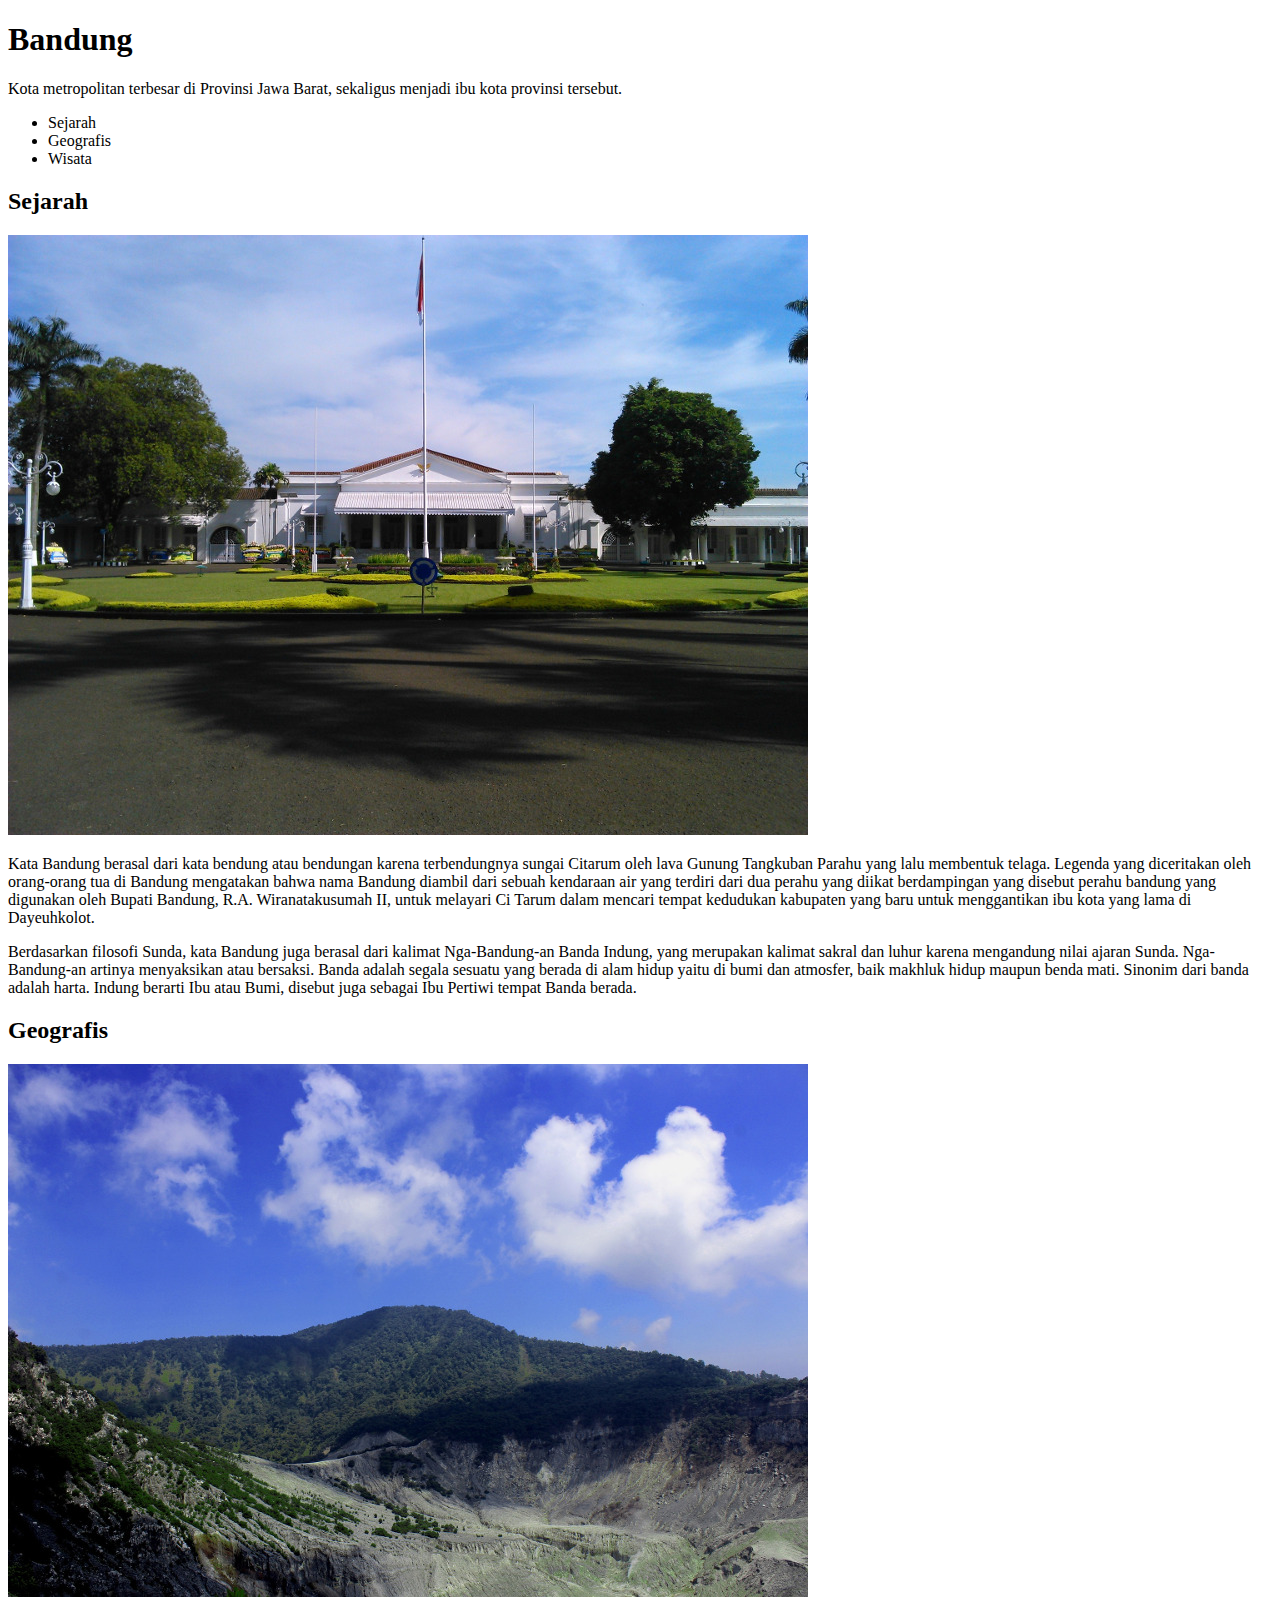
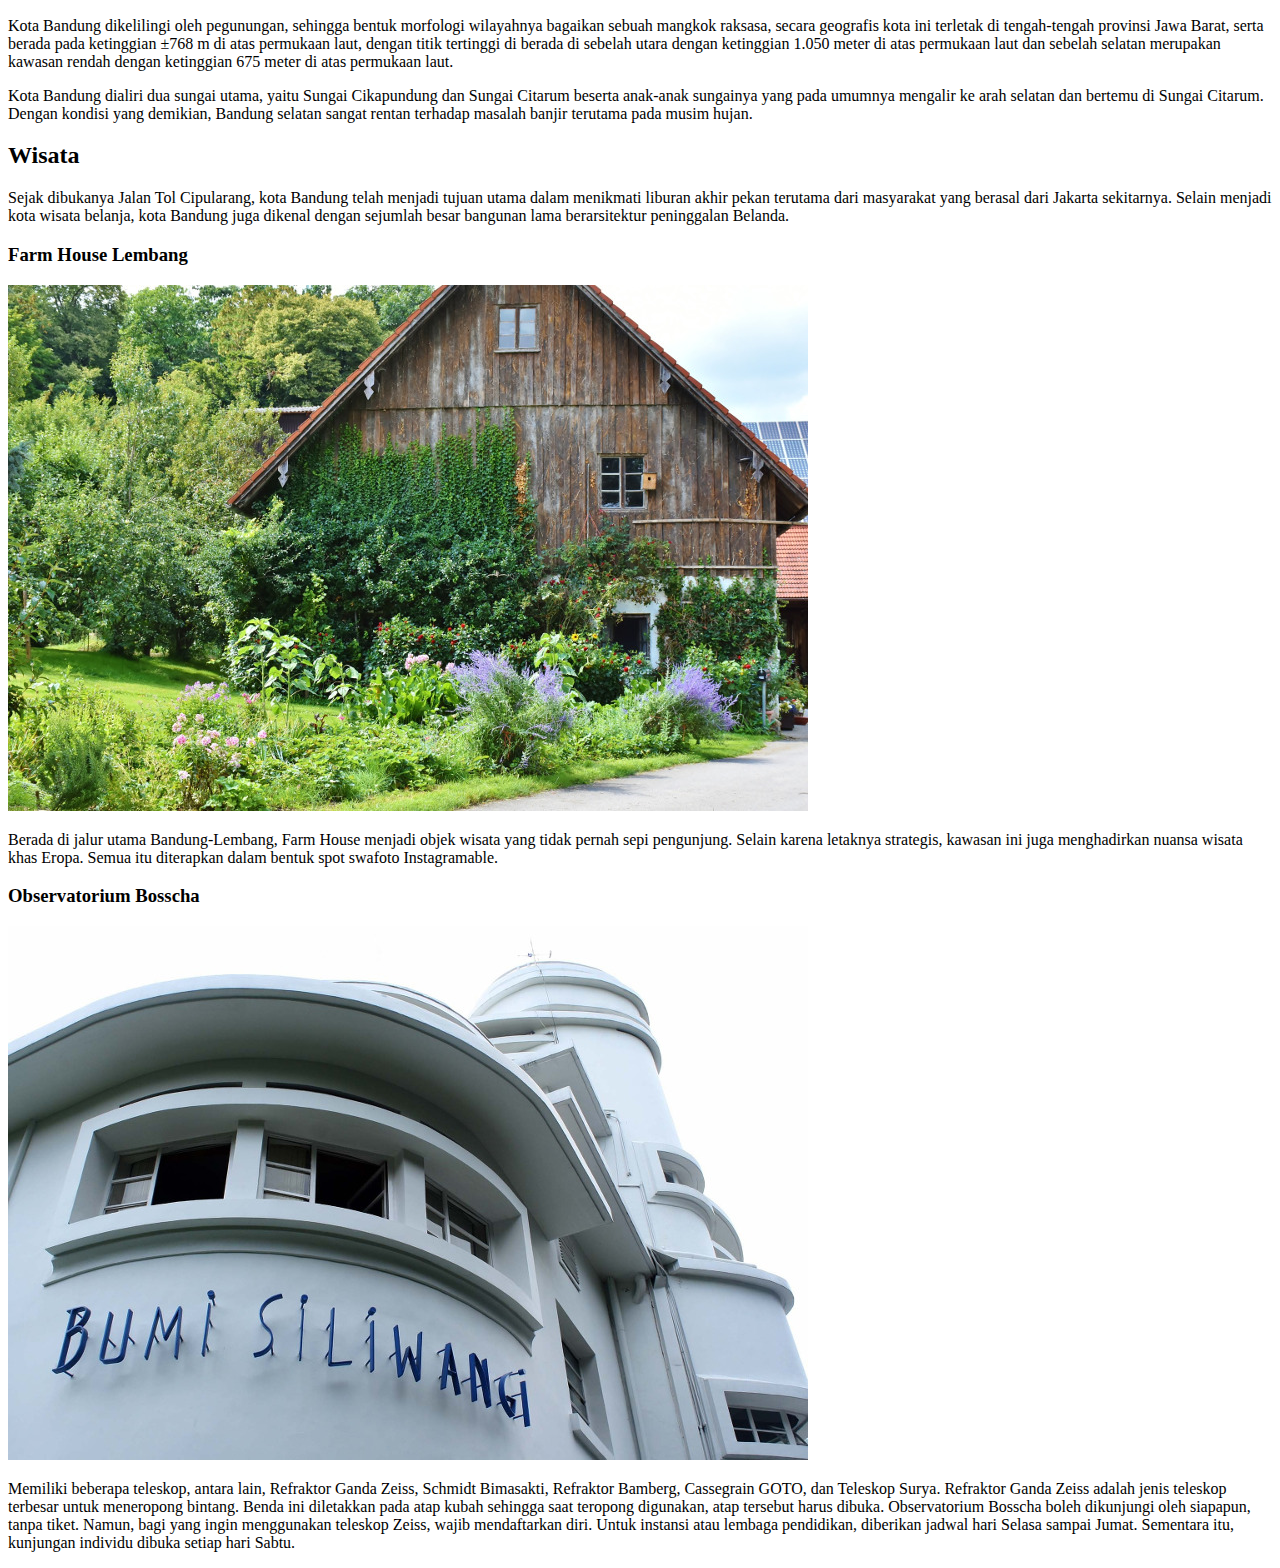
==== index.html @ f2f351e1 "leanring html" ====
<!DOCTYPE html>
<html>
<head>
</head>
<body>
 
<h1>Bandung</h1>
<p>Kota metropolitan terbesar di Provinsi Jawa Barat, sekaligus menjadi ibu kota provinsi tersebut.</p>
<ul>
    <li>Sejarah</li>
    <li>Geografis</li>
    <li>Wisata</li>
</ul>

<h2>Sejarah</h2>
<img src="assets/image/history.jpg" alt="sejarah">

<p>Kata Bandung berasal dari kata bendung atau bendungan karena terbendungnya sungai Citarum oleh lava Gunung Tangkuban Parahu yang lalu membentuk telaga. Legenda yang diceritakan oleh orang-orang tua di
Bandung mengatakan bahwa nama Bandung diambil dari sebuah kendaraan air yang terdiri dari dua perahu yang diikat berdampingan yang disebut perahu bandung yang digunakan oleh Bupati Bandung, R.A. Wiranatakusumah II, untuk melayari Ci Tarum dalam mencari tempat kedudukan kabupaten yang baru untuk
menggantikan ibu kota yang lama di Dayeuhkolot. </p>
 
<p>Berdasarkan filosofi Sunda, kata Bandung juga berasal dari kalimat Nga-Bandung-an Banda Indung, yang merupakan kalimat sakral dan luhur karena mengandung nilai ajaran Sunda. Nga-Bandung-an artinya menyaksikan atau bersaksi. Banda adalah segala sesuatu yang berada di alam hidup yaitu di bumi dan atmosfer, baik makhluk hidup maupun benda mati. Sinonim dari banda adalah harta. Indung berarti Ibu atau Bumi, disebut juga sebagai Ibu Pertiwi tempat Banda berada.</p>
 
<h2>Geografis</h2>
<img src="assets/image/geografis.jpg" alt="geografis">

<p>Kota Bandung dikelilingi oleh pegunungan, sehingga bentuk morfologi wilayahnya bagaikan sebuah mangkok raksasa, secara geografis kota ini terletak di tengah-tengah provinsi Jawa Barat, serta berada pada
ketinggian ±768 m di atas permukaan laut, dengan titik tertinggi di berada di sebelah utara dengan ketinggian 1.050 meter di atas permukaan laut dan sebelah selatan merupakan kawasan rendah dengan ketinggian 675 meter di atas permukaan laut.</p>
 
<p>Kota Bandung dialiri dua sungai utama, yaitu Sungai Cikapundung dan Sungai Citarum beserta anak-anak sungainya yang pada umumnya mengalir ke arah selatan dan bertemu di Sungai Citarum. Dengan kondisi yang
demikian, Bandung selatan sangat rentan terhadap masalah banjir terutama pada musim hujan.</p>
 
<h2>Wisata</h2>
<p>Sejak dibukanya Jalan Tol Cipularang, kota Bandung telah menjadi tujuan utama dalam menikmati liburan akhir pekan terutama dari masyarakat yang berasal dari Jakarta sekitarnya. Selain menjadi kota wisata belanja,
kota Bandung juga dikenal dengan sejumlah besar bangunan lama berarsitektur peninggalan Belanda.</p>
 
<h3>Farm House Lembang</h3>
<img src="assets/image/farm-house.jpg" alt="farm house">

<p>Berada di jalur utama Bandung-Lembang, Farm House menjadi objek wisata yang tidak pernah sepi pengunjung. Selain karena letaknya strategis, kawasan ini juga menghadirkan nuansa wisata khas Eropa. Semua itu diterapkan dalam bentuk spot swafoto Instagramable.</p>
 
<h3>Observatorium Bosscha</h3>
<img src="assets/image/bosscha.jpg" alt="bosscha">

<p>Memiliki beberapa teleskop, antara lain, Refraktor Ganda Zeiss, Schmidt Bimasakti, Refraktor Bamberg, Cassegrain GOTO, dan Teleskop Surya. Refraktor Ganda Zeiss adalah jenis teleskop terbesar untuk meneropong bintang. Benda ini diletakkan pada atap kubah sehingga saat teropong digunakan, atap tersebut harus dibuka. Observatorium Bosscha boleh dikunjungi oleh siapapun, tanpa tiket. Namun, bagi yang ingin
menggunakan teleskop Zeiss, wajib mendaftarkan diri. Untuk instansi atau lembaga pendidikan, diberikan jadwal hari Selasa sampai Jumat. Sementara itu, kunjungan individu dibuka setiap hari Sabtu.</p>
 
</body>
</html>
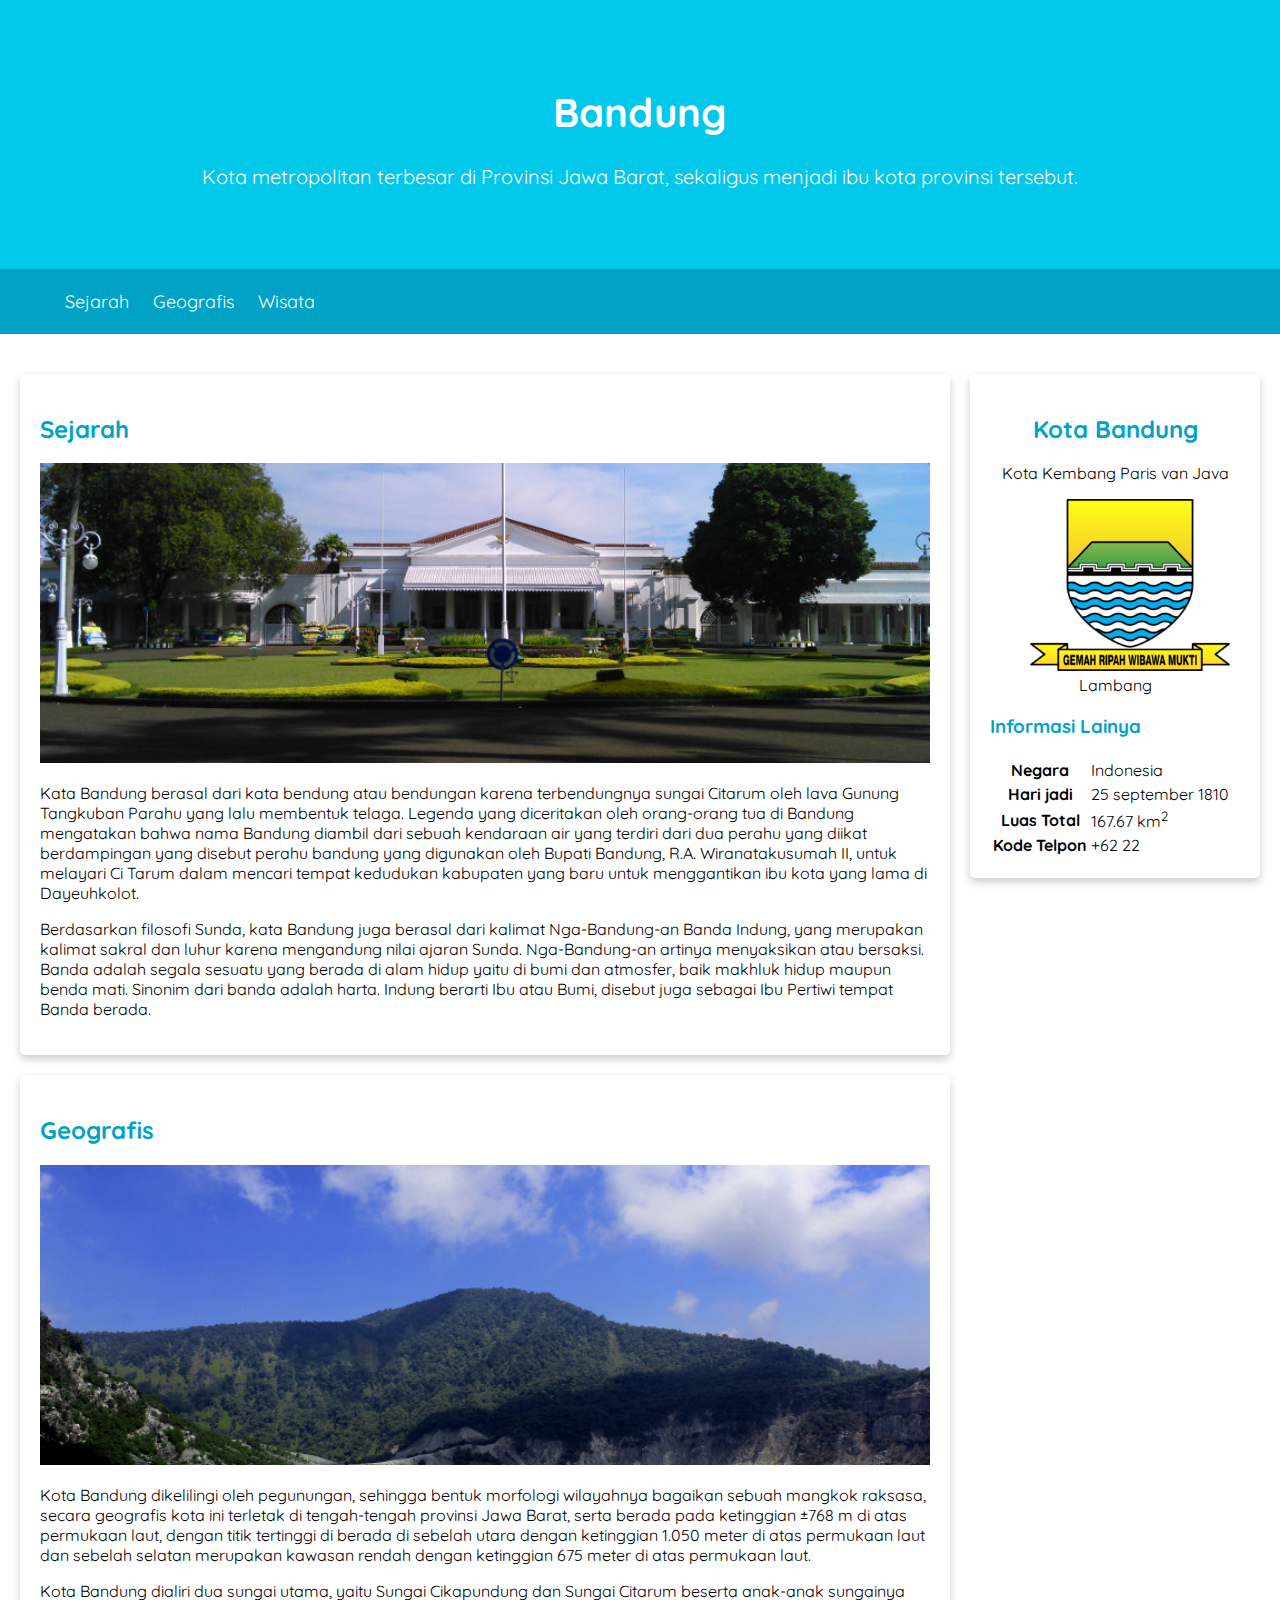
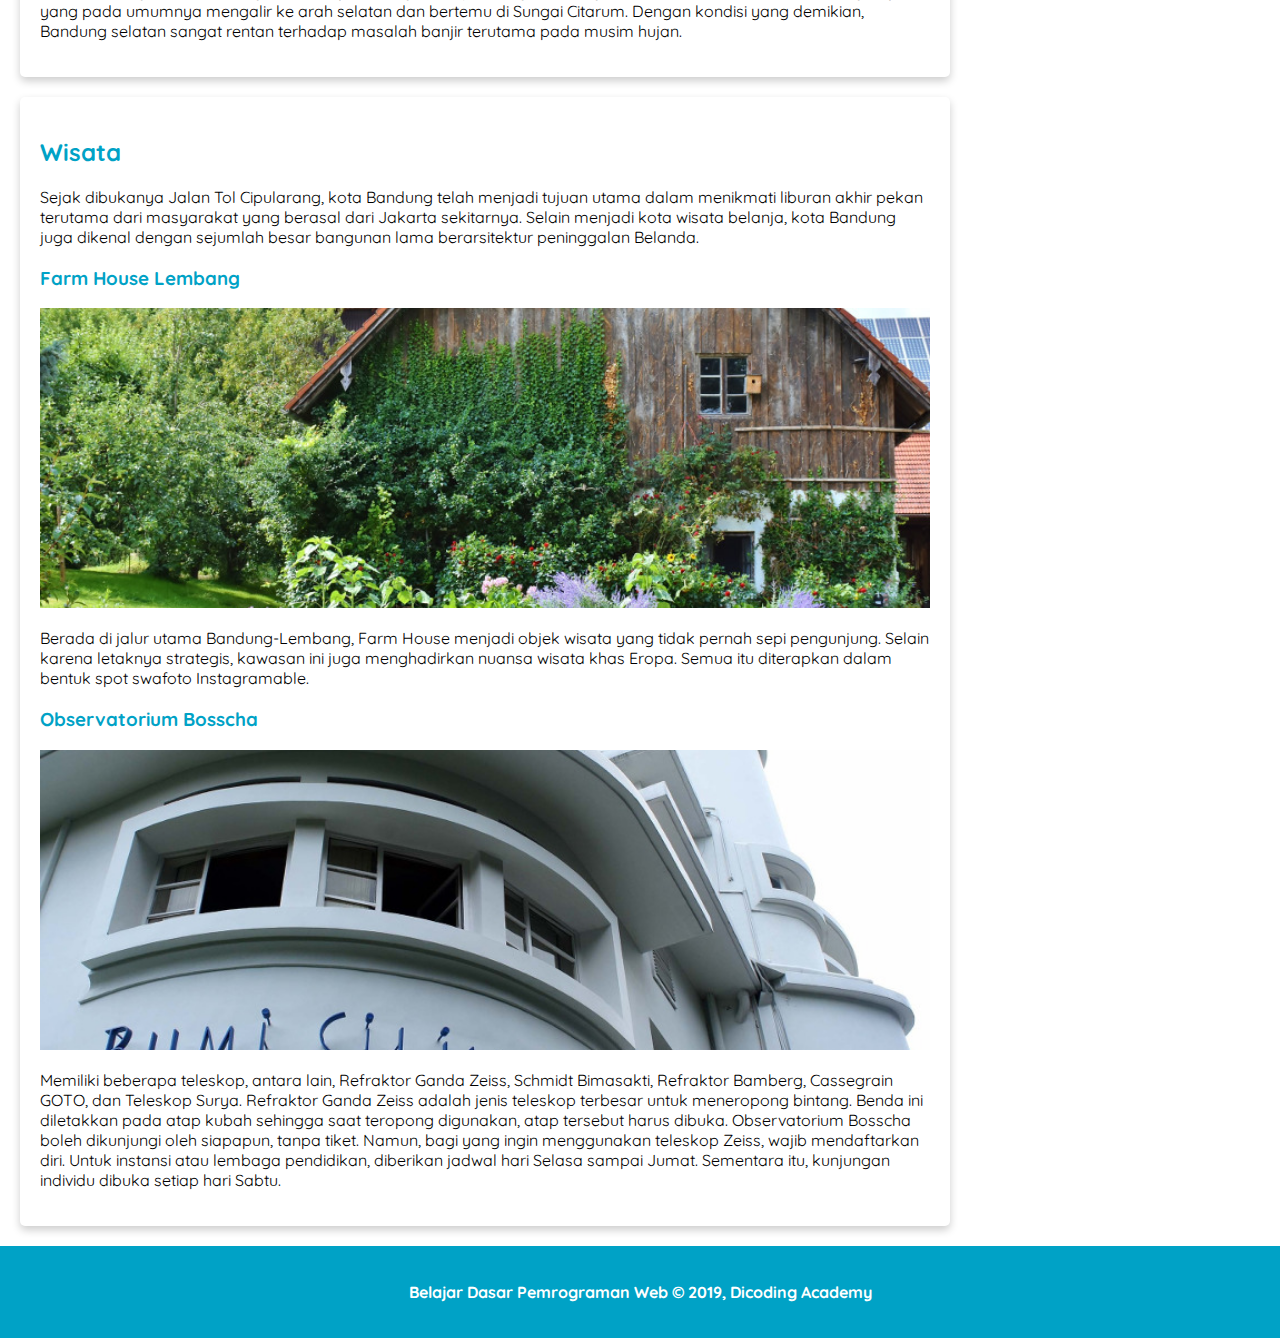
==== commit cbd82e21: "Finished Course" ====
--- a/index.html
+++ b/index.html
@@ -1,49 +1,130 @@
 <!DOCTYPE html>
 <html>
 <head>
+        <title>Kota Bandung</title>
+        <link rel="stylesheet" href="assets/styles/style.css">
+        <meta name="viewport" content="width=device-width, initial-scale=1">
 </head>
 <body>
  
-<h1>Bandung</h1>
-<p>Kota metropolitan terbesar di Provinsi Jawa Barat, sekaligus menjadi ibu kota provinsi tersebut.</p>
-<ul>
-    <li>Sejarah</li>
-    <li>Geografis</li>
-    <li>Wisata</li>
-</ul>
+    <header>
+        <div class="jumbotron">
+            <h1>Bandung</h1>
+            <p>Kota metropolitan terbesar di Provinsi Jawa Barat, sekaligus menjadi ibu kota provinsi tersebut.</p>
+        </div>
 
-<h2>Sejarah</h2>
-<img src="assets/image/history.jpg" alt="sejarah">
 
-<p>Kata Bandung berasal dari kata bendung atau bendungan karena terbendungnya sungai Citarum oleh lava Gunung Tangkuban Parahu yang lalu membentuk telaga. Legenda yang diceritakan oleh orang-orang tua di
-Bandung mengatakan bahwa nama Bandung diambil dari sebuah kendaraan air yang terdiri dari dua perahu yang diikat berdampingan yang disebut perahu bandung yang digunakan oleh Bupati Bandung, R.A. Wiranatakusumah II, untuk melayari Ci Tarum dalam mencari tempat kedudukan kabupaten yang baru untuk
-menggantikan ibu kota yang lama di Dayeuhkolot. </p>
- 
-<p>Berdasarkan filosofi Sunda, kata Bandung juga berasal dari kalimat Nga-Bandung-an Banda Indung, yang merupakan kalimat sakral dan luhur karena mengandung nilai ajaran Sunda. Nga-Bandung-an artinya menyaksikan atau bersaksi. Banda adalah segala sesuatu yang berada di alam hidup yaitu di bumi dan atmosfer, baik makhluk hidup maupun benda mati. Sinonim dari banda adalah harta. Indung berarti Ibu atau Bumi, disebut juga sebagai Ibu Pertiwi tempat Banda berada.</p>
- 
-<h2>Geografis</h2>
-<img src="assets/image/geografis.jpg" alt="geografis">
+        <nav>
+            <ul>
+                <li><a href="#sejarah">Sejarah</a></li>
+                <li><a href="#geografis"> Geografis</a></li>
+                <li><a href="#wisata"> Wisata</a></li>
+            </ul>
+        </nav>
+        
+    </header>
 
-<p>Kota Bandung dikelilingi oleh pegunungan, sehingga bentuk morfologi wilayahnya bagaikan sebuah mangkok raksasa, secara geografis kota ini terletak di tengah-tengah provinsi Jawa Barat, serta berada pada
-ketinggian ±768 m di atas permukaan laut, dengan titik tertinggi di berada di sebelah utara dengan ketinggian 1.050 meter di atas permukaan laut dan sebelah selatan merupakan kawasan rendah dengan ketinggian 675 meter di atas permukaan laut.</p>
- 
-<p>Kota Bandung dialiri dua sungai utama, yaitu Sungai Cikapundung dan Sungai Citarum beserta anak-anak sungainya yang pada umumnya mengalir ke arah selatan dan bertemu di Sungai Citarum. Dengan kondisi yang
-demikian, Bandung selatan sangat rentan terhadap masalah banjir terutama pada musim hujan.</p>
- 
-<h2>Wisata</h2>
-<p>Sejak dibukanya Jalan Tol Cipularang, kota Bandung telah menjadi tujuan utama dalam menikmati liburan akhir pekan terutama dari masyarakat yang berasal dari Jakarta sekitarnya. Selain menjadi kota wisata belanja,
-kota Bandung juga dikenal dengan sejumlah besar bangunan lama berarsitektur peninggalan Belanda.</p>
- 
-<h3>Farm House Lembang</h3>
-<img src="assets/image/farm-house.jpg" alt="farm house">
+    <main>
 
-<p>Berada di jalur utama Bandung-Lembang, Farm House menjadi objek wisata yang tidak pernah sepi pengunjung. Selain karena letaknya strategis, kawasan ini juga menghadirkan nuansa wisata khas Eropa. Semua itu diterapkan dalam bentuk spot swafoto Instagramable.</p>
- 
-<h3>Observatorium Bosscha</h3>
-<img src="assets/image/bosscha.jpg" alt="bosscha">
+        <div id="content">
+            <article id="sejarah" class="card">
+                <h2 >Sejarah</h2>
+                <img class="featured-image" src="assets/image/history.jpg" alt="sejarah">
 
-<p>Memiliki beberapa teleskop, antara lain, Refraktor Ganda Zeiss, Schmidt Bimasakti, Refraktor Bamberg, Cassegrain GOTO, dan Teleskop Surya. Refraktor Ganda Zeiss adalah jenis teleskop terbesar untuk meneropong bintang. Benda ini diletakkan pada atap kubah sehingga saat teropong digunakan, atap tersebut harus dibuka. Observatorium Bosscha boleh dikunjungi oleh siapapun, tanpa tiket. Namun, bagi yang ingin
-menggunakan teleskop Zeiss, wajib mendaftarkan diri. Untuk instansi atau lembaga pendidikan, diberikan jadwal hari Selasa sampai Jumat. Sementara itu, kunjungan individu dibuka setiap hari Sabtu.</p>
- 
+                <p>Kata Bandung berasal dari kata bendung atau bendungan karena terbendungnya sungai Citarum oleh lava Gunung Tangkuban Parahu yang lalu membentuk telaga. Legenda yang diceritakan oleh orang-orang tua di
+                Bandung mengatakan bahwa nama Bandung diambil dari sebuah kendaraan air yang terdiri dari dua perahu yang diikat berdampingan yang disebut perahu bandung yang digunakan oleh Bupati Bandung, R.A. Wiranatakusumah II, untuk melayari Ci Tarum dalam mencari tempat kedudukan kabupaten yang baru untuk
+                menggantikan ibu kota yang lama di Dayeuhkolot. </p>
+                
+                <p>Berdasarkan filosofi Sunda, kata Bandung juga berasal dari kalimat Nga-Bandung-an Banda Indung, yang merupakan kalimat sakral dan luhur karena mengandung nilai ajaran Sunda. Nga-Bandung-an artinya menyaksikan atau bersaksi. Banda adalah segala sesuatu yang berada di alam hidup yaitu di bumi dan atmosfer, baik makhluk hidup maupun benda mati. Sinonim dari banda adalah harta. Indung berarti Ibu atau Bumi, disebut juga sebagai Ibu Pertiwi tempat Banda berada.</p>
+
+            </article>
+            
+            <article id="geografis" class="card">
+                <h2 >Geografis</h2>
+                <img class="featured-image" src="assets/image/geografis.jpg" alt="geografis">
+
+                <p>Kota Bandung dikelilingi oleh pegunungan, sehingga bentuk morfologi wilayahnya bagaikan sebuah mangkok raksasa, secara geografis kota ini terletak di tengah-tengah provinsi Jawa Barat, serta berada pada
+                ketinggian ±768 m di atas permukaan laut, dengan titik tertinggi di berada di sebelah utara dengan ketinggian 1.050 meter di atas permukaan laut dan sebelah selatan merupakan kawasan rendah dengan ketinggian 675 meter di atas permukaan laut.</p>
+                
+                <p>Kota Bandung dialiri dua sungai utama, yaitu Sungai Cikapundung dan Sungai Citarum beserta anak-anak sungainya yang pada umumnya mengalir ke arah selatan dan bertemu di Sungai Citarum. Dengan kondisi yang
+                demikian, Bandung selatan sangat rentan terhadap masalah banjir terutama pada musim hujan.</p>
+            </article>
+
+            <article id="wisata" class="card">
+               
+                <h2 >Wisata</h2>
+                <p>Sejak dibukanya Jalan Tol Cipularang, kota Bandung telah menjadi tujuan utama dalam menikmati liburan akhir pekan terutama dari masyarakat yang berasal dari Jakarta sekitarnya. Selain menjadi kota wisata belanja,
+                kota Bandung juga dikenal dengan sejumlah besar bangunan lama berarsitektur peninggalan Belanda.</p>
+            
+                
+                <section>
+                    <h3>Farm House Lembang</h3>
+                    <img class="featured-image" src="assets/image/farm-house.jpg" alt="farm house">
+
+                    <p>Berada di jalur utama Bandung-Lembang, Farm House menjadi objek wisata yang tidak pernah sepi pengunjung. Selain karena letaknya strategis, kawasan ini juga menghadirkan nuansa wisata khas Eropa. Semua itu diterapkan dalam bentuk spot swafoto Instagramable.</p>
+                
+                </section>
+                
+                <section>
+                    <h3>Observatorium Bosscha</h3>
+                    <img class="featured-image"src="assets/image/bosscha.jpg" alt="bosscha">
+
+                    <p>Memiliki beberapa teleskop, antara lain, Refraktor Ganda Zeiss, Schmidt Bimasakti, Refraktor Bamberg, Cassegrain GOTO, dan Teleskop Surya. Refraktor Ganda Zeiss adalah jenis teleskop terbesar untuk meneropong bintang. Benda ini diletakkan pada atap kubah sehingga saat teropong digunakan, atap tersebut harus dibuka. Observatorium Bosscha boleh dikunjungi oleh siapapun, tanpa tiket. Namun, bagi yang ingin
+                    menggunakan teleskop Zeiss, wajib mendaftarkan diri. Untuk instansi atau lembaga pendidikan, diberikan jadwal hari Selasa sampai Jumat. Sementara itu, kunjungan individu dibuka setiap hari Sabtu.</p>
+        
+                </section>
+            
+            </article>
+        </div>
+
+        <aside>
+
+            <article class="profile card">
+               
+                <header>
+                    <h2>Kota Bandung</h2>
+                    <p>Kota Kembang Paris van Java</p>
+                    <figure>
+                        <img src="assets/image/bandung-badge.png">
+                        <figcaption>Lambang</figcaption>
+                    </figure>
+                </header>
+
+                <section>
+                    <h3>Informasi Lainya</h3>
+                    <table>
+                        <tr>
+                            <th>Negara</th>
+                            <td>Indonesia</td>
+                        </tr>
+
+                        <tr>
+                            <th>Hari jadi</th>
+                            <td>25 september 1810</td>
+                        </tr>
+
+                        <tr>
+                            <th>Luas Total</th>
+                            <td>167.67 km<sup>2</sup></td>
+                        </tr>
+
+                        <tr>    
+                            <th>Kode Telpon</th>
+                            <td>+62 22</td>
+                        </tr>
+                    </table>
+                </section>
+            </article>
+        </aside>
+    </main>
+
+    <footer>
+        <p>Belajar Dasar Pemrograman Web &#169; 2019, Dicoding Academy</p>
+    </footer>
+
+
+
 </body>
-</html>+</html>
+
+
--- a/assets/styles/style.css
+++ b/assets/styles/style.css
@@ -0,0 +1,118 @@
+@import url('https://fonts.googleapis.com/css?family=Quicksand:400,700&display=swap');
+
+*{
+    box-sizing: border-box;
+}
+
+/* reset */
+body{
+    font-family: 'Quicksand', sans-serif;
+    margin : 0;
+    padding: 0;
+}
+
+main{
+    padding: 20px;
+    overflow: auto;
+}
+
+/* custom css */
+
+header{
+    display: inline;
+}
+
+h2,h3{
+    color:#00a2c6
+}
+
+footer{
+    padding: 20px;
+    color: white;
+    background-color: #00a2c6;
+    text-align: center;
+    font-weight: bold;
+}
+
+nav a{
+    font-size: 18px;
+    font-weight: 400;
+    text-decoration : none;
+}
+
+nav a:hover{
+    font-weight: bold;
+}
+
+.profile header{
+    text-align: center;
+}
+
+.featured-image{
+    width: 100%;
+    max-height: 300px;
+
+    /* properti ini membuat gambar menyesuaikan lebar dan panjang dengan mempertahanakan rasio aslinya */
+    object-fit: cover;
+    object-position: center;
+}
+
+.profile img{
+    width: 200px
+}
+
+/* card style */
+.card{
+    box-shadow: 0 4px 8px 0 rgba(0,0,0,0.2);
+    border-radius: 5px;
+    padding: 20px;
+    margin-top: 20px;
+}
+
+/* navigation */
+
+.jumbotron{
+    font-size:20px;
+    padding: 60px;
+    background-color: #00c8eb;
+    text-align: center;
+    color:white;
+}
+
+nav{
+    background-color: #00a2c6;
+    padding: 5px;
+    position: sticky;
+    top:0;
+}
+
+nav li{
+    display: inline;
+    list-style-type: none;
+    margin-left: 20px;
+}
+
+nav a{
+    font-size : 18px;
+    font-weight: 400px;
+    text-decoration: none;
+    color:white;
+}
+
+#content{
+    float:left;
+    width: 75%;
+}
+
+aside{
+    float:right;
+    width: 25%;
+    padding-left:20px;
+}
+
+@media screen and (max-width:1000px){
+    #content, aside{
+        width: 100%;
+        padding: 0;
+    }
+}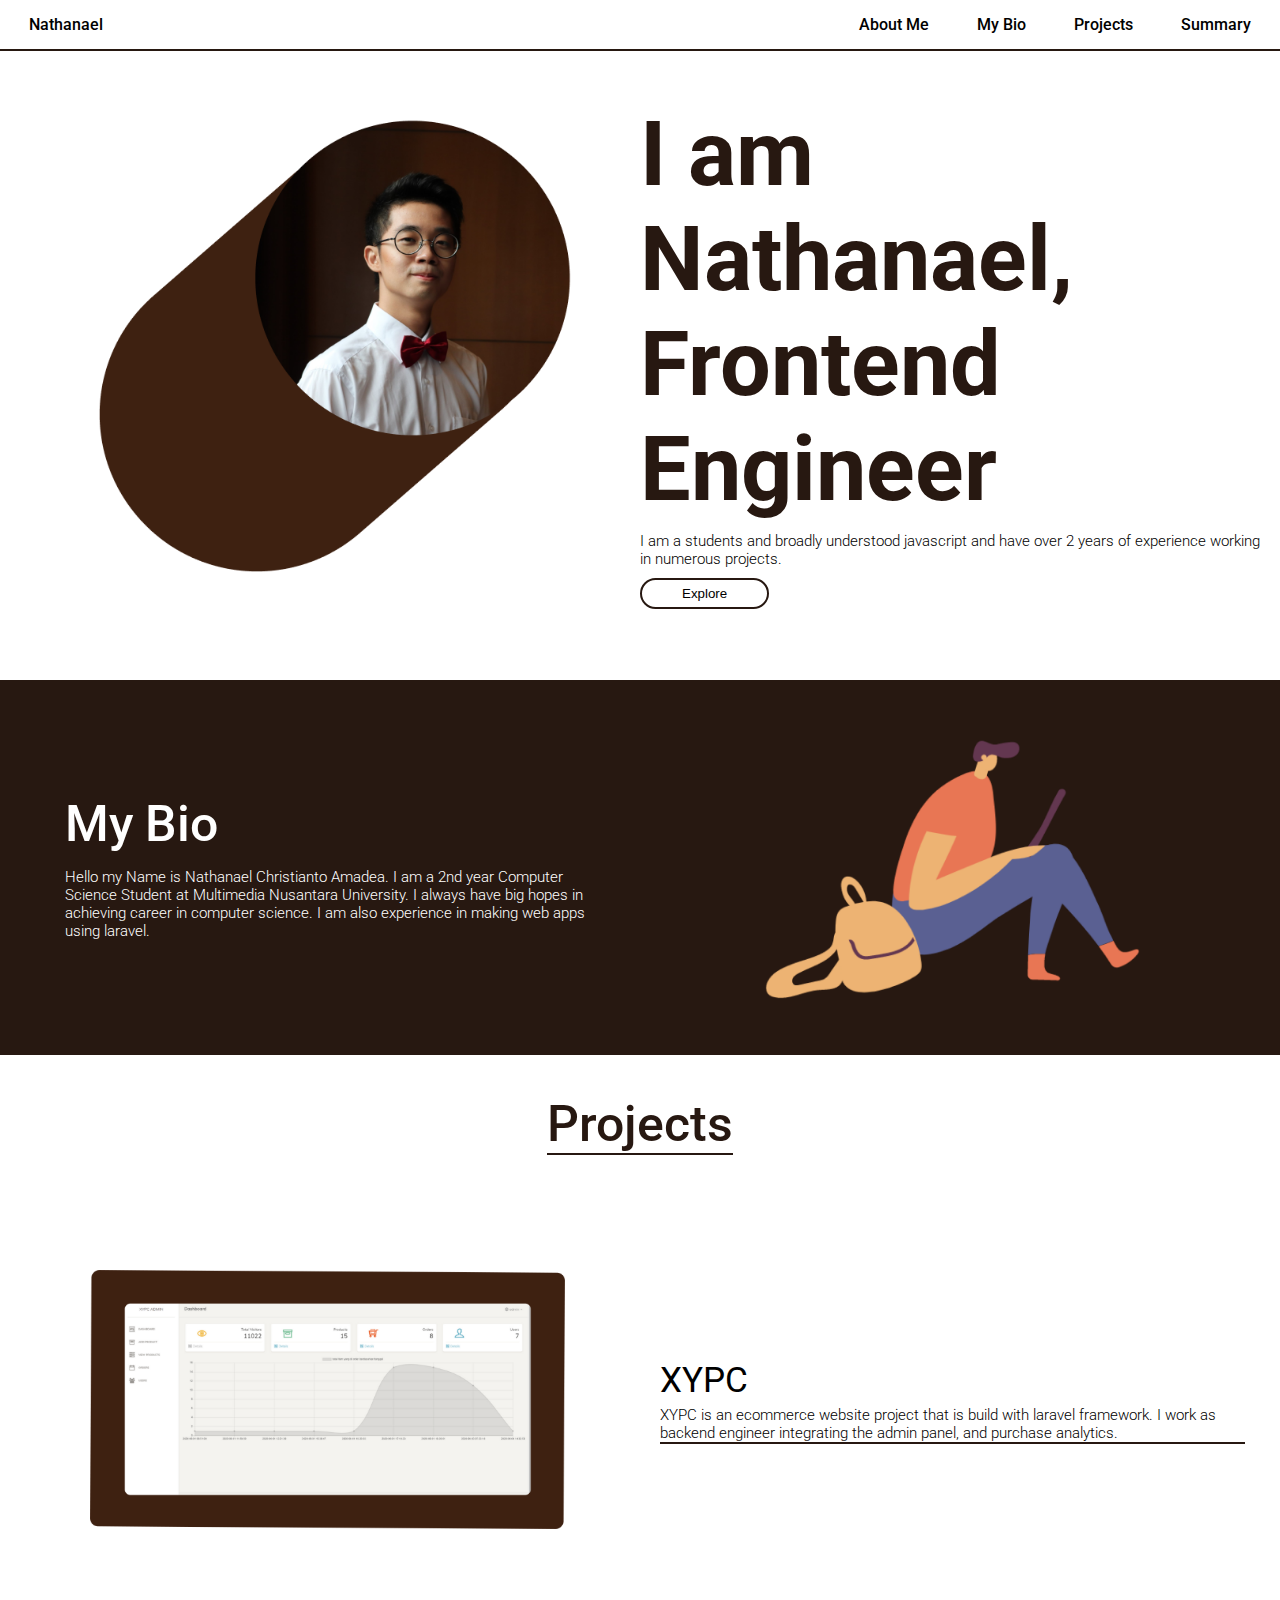
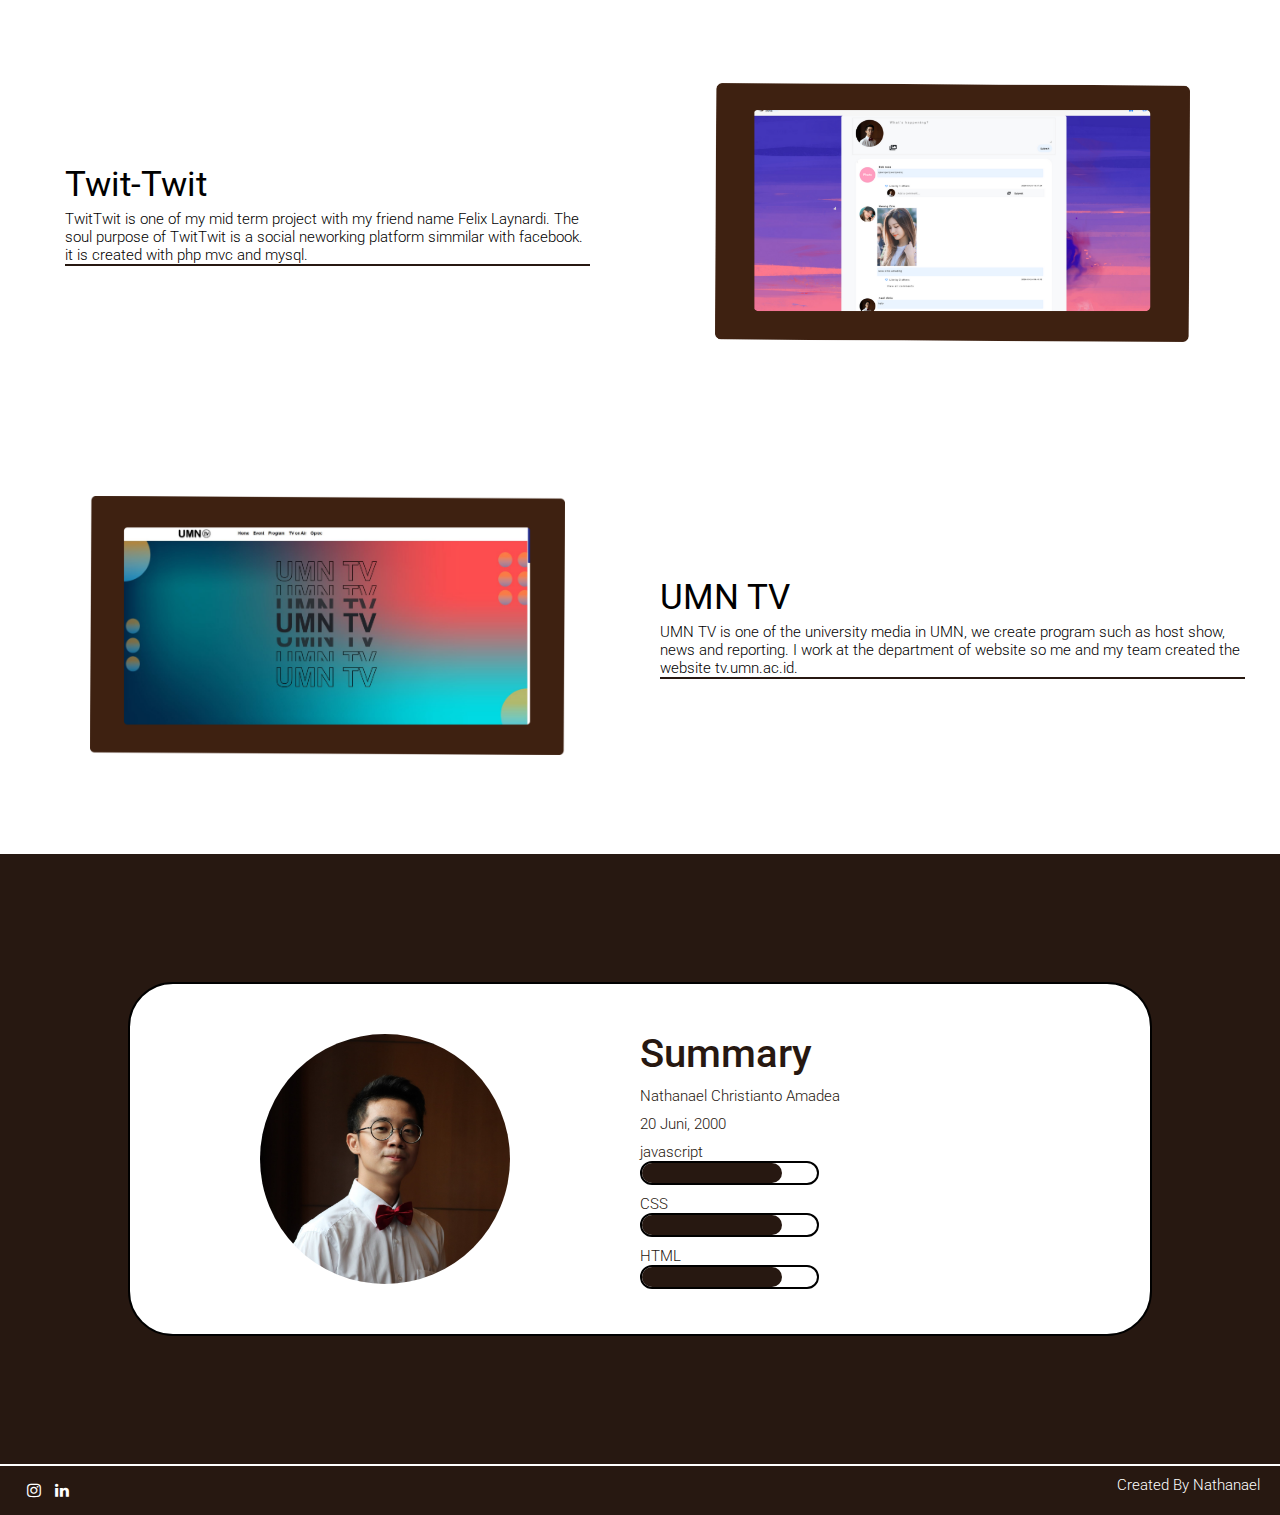
==== commit 5371fc43: "fixing bug" ====
--- a/index.html
+++ b/index.html
@@ -1,130 +1,168 @@
 <!DOCTYPE html>
-<html>
+<html lang="en">
 <head>
-        <title>Kota Bandung</title>
-        <link rel="stylesheet" href="assets/styles/style.css">
-        <meta name="viewport" content="width=device-width, initial-scale=1">
+    <meta charset="UTF-8">
+    <meta http-equiv="X-UA-Compatible" content="IE=edge">
+    <meta name="viewport" content="width=device-width, initial-scale=1.0">
+    <title>CV-Nathanael</title>
+    <link rel="stylesheet" href="https://cdnjs.cloudflare.com/ajax/libs/font-awesome/4.7.0/css/font-awesome.min.css">
+    <link rel="stylesheet" href="style.css">
 </head>
 <body>
- 
     <header>
-        <div class="jumbotron">
-            <h1>Bandung</h1>
-            <p>Kota metropolitan terbesar di Provinsi Jawa Barat, sekaligus menjadi ibu kota provinsi tersebut.</p>
-        </div>
+        <nav>
+            <ul class="myNav" id="myNav">
+                <li><a class="nav_logo" onclick="scrollHome()" href="javascript:void(0);">Nathanael</a></li>
+                <li><a class="nav_item" onclick="scrollMyAside()" href="javascript:void(0);">Summary</a></li>
+                <li><a class="nav_item" onclick="scrollProject()" href="javascript:void(0);">Projects</a></li>
+                <li><a class="nav_item" onclick="scrollMyBio()" href="javascript:void(0);">My Bio</a></li>
+                <li><a class="nav_item" onclick="scrollHome()" href="javascript:void(0);">About Me</a></li>
 
-
-        <nav>
-            <ul>
-                <li><a href="#sejarah">Sejarah</a></li>
-                <li><a href="#geografis"> Geografis</a></li>
-                <li><a href="#wisata"> Wisata</a></li>
+                <li>
+                    <a href="javascript:void(0);" class="icon" onclick="navFunction()">
+                        <i class="fa fa-bars"></i>
+                    </a>
+                </li>
             </ul>
         </nav>
-        
     </header>
 
     <main>
+        
+            <article class="" id="home">
+                <div class="content">
+                    <div class="flex_container row">
+                        <div class="flex_item">
+                            <img src="assets/pic1.png" class="home_pic" alt="Profile Picture">
+                        </div>
+                        <div class="flex_item home_about">
+                            <h1>I am Nathanael, Frontend Engineer</h1>
+                            <p>I am a students and broadly understood javascript and have over 2 years of experience working in numerous projects.</p>
+                            <div>
+                                <button class="btn_cv" onclick="scrollMyBio()">Explore</button>
+                            </div>
+                            
+                            
+                        </div>
+                    </div>
+                </div>
 
-        <div id="content">
-            <article id="sejarah" class="card">
-                <h2 >Sejarah</h2>
-                <img class="featured-image" src="assets/image/history.jpg" alt="sejarah">
-
-                <p>Kata Bandung berasal dari kata bendung atau bendungan karena terbendungnya sungai Citarum oleh lava Gunung Tangkuban Parahu yang lalu membentuk telaga. Legenda yang diceritakan oleh orang-orang tua di
-                Bandung mengatakan bahwa nama Bandung diambil dari sebuah kendaraan air yang terdiri dari dua perahu yang diikat berdampingan yang disebut perahu bandung yang digunakan oleh Bupati Bandung, R.A. Wiranatakusumah II, untuk melayari Ci Tarum dalam mencari tempat kedudukan kabupaten yang baru untuk
-                menggantikan ibu kota yang lama di Dayeuhkolot. </p>
-                
-                <p>Berdasarkan filosofi Sunda, kata Bandung juga berasal dari kalimat Nga-Bandung-an Banda Indung, yang merupakan kalimat sakral dan luhur karena mengandung nilai ajaran Sunda. Nga-Bandung-an artinya menyaksikan atau bersaksi. Banda adalah segala sesuatu yang berada di alam hidup yaitu di bumi dan atmosfer, baik makhluk hidup maupun benda mati. Sinonim dari banda adalah harta. Indung berarti Ibu atau Bumi, disebut juga sebagai Ibu Pertiwi tempat Banda berada.</p>
-
-            </article>
-            
-            <article id="geografis" class="card">
-                <h2 >Geografis</h2>
-                <img class="featured-image" src="assets/image/geografis.jpg" alt="geografis">
-
-                <p>Kota Bandung dikelilingi oleh pegunungan, sehingga bentuk morfologi wilayahnya bagaikan sebuah mangkok raksasa, secara geografis kota ini terletak di tengah-tengah provinsi Jawa Barat, serta berada pada
-                ketinggian ±768 m di atas permukaan laut, dengan titik tertinggi di berada di sebelah utara dengan ketinggian 1.050 meter di atas permukaan laut dan sebelah selatan merupakan kawasan rendah dengan ketinggian 675 meter di atas permukaan laut.</p>
-                
-                <p>Kota Bandung dialiri dua sungai utama, yaitu Sungai Cikapundung dan Sungai Citarum beserta anak-anak sungainya yang pada umumnya mengalir ke arah selatan dan bertemu di Sungai Citarum. Dengan kondisi yang
-                demikian, Bandung selatan sangat rentan terhadap masalah banjir terutama pada musim hujan.</p>
+               
             </article>
 
-            <article id="wisata" class="card">
-               
-                <h2 >Wisata</h2>
-                <p>Sejak dibukanya Jalan Tol Cipularang, kota Bandung telah menjadi tujuan utama dalam menikmati liburan akhir pekan terutama dari masyarakat yang berasal dari Jakarta sekitarnya. Selain menjadi kota wisata belanja,
-                kota Bandung juga dikenal dengan sejumlah besar bangunan lama berarsitektur peninggalan Belanda.</p>
-            
-                
-                <section>
-                    <h3>Farm House Lembang</h3>
-                    <img class="featured-image" src="assets/image/farm-house.jpg" alt="farm house">
+            <article id="myBio">
+                <div class="content">
+                    <div class="flex_container row">
+                        <div class="flex_item myBio_about">
+                            <h1>My Bio</h1>
+                            <p>Hello my Name is Nathanael Christianto Amadea. I am a 2nd year Computer Science Student at Multimedia Nusantara University. I always have big hopes in achieving career in computer science. I am also experience in making web apps using laravel.</p>
+                        </div>
 
-                    <p>Berada di jalur utama Bandung-Lembang, Farm House menjadi objek wisata yang tidak pernah sepi pengunjung. Selain karena letaknya strategis, kawasan ini juga menghadirkan nuansa wisata khas Eropa. Semua itu diterapkan dalam bentuk spot swafoto Instagramable.</p>
-                
-                </section>
-                
-                <section>
-                    <h3>Observatorium Bosscha</h3>
-                    <img class="featured-image"src="assets/image/bosscha.jpg" alt="bosscha">
-
-                    <p>Memiliki beberapa teleskop, antara lain, Refraktor Ganda Zeiss, Schmidt Bimasakti, Refraktor Bamberg, Cassegrain GOTO, dan Teleskop Surya. Refraktor Ganda Zeiss adalah jenis teleskop terbesar untuk meneropong bintang. Benda ini diletakkan pada atap kubah sehingga saat teropong digunakan, atap tersebut harus dibuka. Observatorium Bosscha boleh dikunjungi oleh siapapun, tanpa tiket. Namun, bagi yang ingin
-                    menggunakan teleskop Zeiss, wajib mendaftarkan diri. Untuk instansi atau lembaga pendidikan, diberikan jadwal hari Selasa sampai Jumat. Sementara itu, kunjungan individu dibuka setiap hari Sabtu.</p>
-        
-                </section>
+                        <div class="flex_item">
+                            <div class="myBio_pic">
+                                <img src="assets/bio-pic.png" class="" alt="">
+                            </div>
+                        </div>
+                    </div>
+                </div>
             
             </article>
-        </div>
 
-        <aside>
+            <article id="project">
+                <div class="content">
+                    <div class="project_title">
+                        <h1>Projects</h1>
+                    </div>
+                    
+                    <div class="flex_container_project column">
+                        <div class="flex_container_item row">
+                            <div class="flex_item project_pic1">
+                                <img src="assets/XYPC_pic (2).png"  alt="">
+                            </div>
+                            <div class="flex_item project_about1">
+                                <h2>XYPC</h2>
+                                <p style="border-bottom: 2px solid #271811;">XYPC is an ecommerce website project that is build with laravel framework. I work as backend engineer integrating the admin panel, and purchase analytics.</p>
+                            </div>
+                        </div>
+                        <div class="flex_container_item row2">
+                            <div class="flex_item project_about1" > 
+                                <h2>Twit-Twit</h2>
+                                <p style="border-bottom: 2px solid #271811;">TwitTwit is one of my mid term project with my friend name Felix Laynardi. The soul purpose of TwitTwit is a social neworking platform simmilar with facebook. it is created with php mvc and mysql.</p>
+                            </div>
+                            <div class="flex_item project_pic1" >
+                                <img src="assets/Twit_pic.png" alt="">
+                            </div>
+                        </div>
+                        <div class="flex_container_item row" style="margin-bottom: 20px" >
+                            <div class="flex_item project_pic1">
+                                <img src="assets/UMN-Tv.png" alt="">
+                            </div>
+                            <div class="flex_item project_about1">
+                                <h2>UMN TV</h2>
+                                <p style="border-bottom: 2px solid #271811;">UMN TV is one of the university media in UMN, we create program such as host show, news and reporting. I work at the department of website so me and my team created the website tv.umn.ac.id.</p>
+                            </div>
+                        </div>
+                    </div>
+                </div>
 
-            <article class="profile card">
-               
-                <header>
-                    <h2>Kota Bandung</h2>
-                    <p>Kota Kembang Paris van Java</p>
-                    <figure>
-                        <img src="assets/image/bandung-badge.png">
-                        <figcaption>Lambang</figcaption>
-                    </figure>
-                </header>
+                
+            </article>
 
-                <section>
-                    <h3>Informasi Lainya</h3>
-                    <table>
-                        <tr>
-                            <th>Negara</th>
-                            <td>Indonesia</td>
-                        </tr>
+        
+        <aside id="myAside" style="background-color: #271811;">
+            <div class="myAside_content">
+                <div class="flex_container row">
+                    <div class="flex_item_pic">
+                        <div class="container">
+                            <img src="assets/my_cv.jpg" class="my_cv" alt="">
+                        </div>
+                    </div>
+                    <div class="flex_container_skils column">
+                  
+                        <div class="flex_item">
+                            <h1 style="font-weight: 500;font-size: 40px;color: #271811;">Summary</h1>
+                        </div>
+                        <div class="flex_item">
+                            <p style="font-weight: 300; font-size: 15px; color: #271811;">Nathanael Christianto Amadea</p>
+                        </div>
+                        <div class="flex_item">
+                            <p style="font-weight: 300; font-size: 15px; color: #271811;" >20 Juni, 2000</p>
+                        </div>
+                        <div class="flex_item">
+                            <p style="font-weight: 300; font-size: 15px; color: #271811;">javascript</p>
+                            <div class="progress"> 
+                                <div class="skill js"></div> 
+                            </div> 
+                        </div>
+                        <div class="flex_item">
+                            <p style="font-weight: 300; font-size: 15px; color: #271811;" >CSS</p>
+                            <div class="progress"> 
+                                <div class="skill js"></div> 
+                            </div> 
+                        </div>
+                        <div class="flex_item">
+                            <p style="font-weight: 300; font-size: 15px; color: #271811;">HTML</p>
+                            <div class="progress"> 
+                                <div class="skill js"></div> 
+                            </div> 
+                        </div>
 
-                        <tr>
-                            <th>Hari jadi</th>
-                            <td>25 september 1810</td>
-                        </tr>
+                    </div>
+                </div>
 
-                        <tr>
-                            <th>Luas Total</th>
-                            <td>167.67 km<sup>2</sup></td>
-                        </tr>
+            </div>
 
-                        <tr>    
-                            <th>Kode Telpon</th>
-                            <td>+62 22</td>
-                        </tr>
-                    </table>
-                </section>
-            </article>
         </aside>
     </main>
-
-    <footer>
-        <p>Belajar Dasar Pemrograman Web &#169; 2019, Dicoding Academy</p>
+    <footer id="myFooter">
+        <div class="content">
+            <ul class="myFooter_content">
+                <li><a class="icon_sos" href=""><i class="fa fa-instagram" aria-hidden="true"></i></a></li>
+                <li><a class="icon_sos" href=""><i class="fa fa-linkedin" aria-hidden="true"></i></a></li>
+                <li class="copyR"><p>Created By Nathanael</p></li>
+            </ul>
+        </div>
     </footer>
-
-
-
+    <script src="script.js"></script>
 </body>
-</html>
-
-
+</html>--- a/style.css
+++ b/style.css
@@ -0,0 +1,459 @@
+/* code by Nathanael Christianto Amadea */
+
+@import url('https://fonts.googleapis.com/css2?family=Roboto:wght@300;400;500&display=swap');
+
+/* reset */
+*{
+    margin: 0;
+    padding: 0;
+    box-sizing: border-box;
+}
+
+body{
+    font-family:'Roboto',sans-serif;
+    scroll-behavior: smooth
+    
+}
+
+/* navbar ===================================================================================*/
+
+
+header{
+  position: fixed;
+  top: 0;
+  width: 100%;
+}
+
+
+nav ul {
+    list-style-type: none;
+    margin: 0;
+    padding-top: 10px;
+    padding-bottom: 10px;
+    padding-right: 5px;
+    padding-left: 5px;
+    overflow: hidden;
+    font-weight: 500;
+    /* background-color: rgba(219, 225, 229, 1) ; */
+    background-color: white;
+    border-bottom: 2px solid #271811;
+  }
+
+  li .nav_item {
+    float: right;
+  }
+  li .nav_logo{
+    float: left;
+  }
+  li a {
+    display: block;
+    color: black;
+    text-align: center;
+    padding: 5px 24px;
+    text-decoration: none;
+  }
+  
+.nav_item:hover{
+  background-color: #271811;
+  transition-duration: 0.5s;
+  border-radius: 45px;
+  color: white;
+}
+
+#myNav .icon{
+  display: none;
+}
+  
+@media screen and (max-width: 600px){
+  .nav_item{
+    display: none;
+  }
+  #myNav a.icon{
+    float:right;
+    display: block;
+    border: 2px solid black;
+    border-radius: 45px;
+  }
+}
+
+@media screen and (max-width: 600px){
+  #myNav .responsive {
+    position: relative;
+  }
+  .icon{
+    position: absolute;
+    right: 10px;
+    top:8px;
+  }
+
+  #myNav.responsive li a {
+    float: none;
+    display: block;
+    text-align: left;
+  }
+
+  .nav_item{
+    margin-top: 5px;
+    text-align: center !important;
+  }
+}
+
+/* end of nav */
+
+/* home flex ===================================================================================*/
+#home{
+  /* height: 100vh; */
+  padding-top: 50px;
+}
+
+.content{
+  padding-right: 15px;
+  padding-left: 15px;
+}
+
+#home .flex_container {
+  display: flex;
+  flex-direction: row;
+}
+
+#home .flex_container .flex_item{
+  flex-basis: 50%;
+}
+
+.home_pic{
+  width: 100%;
+  padding: 20px;
+ 
+}
+
+.home_about{
+  margin-top: auto;
+  margin-bottom: auto;
+  
+}
+
+.home_about h1{
+  color: #271811;
+  font-size: 10vh;
+  margin-bottom: 10px;
+}
+
+.home_about p{
+  font-weight: 300;
+  font-size: 15px;
+  margin-bottom: 10px;
+}
+.btn_cv{
+  background-color: white;
+  border: 2px solid #271811;
+  border-radius: 45px;
+  padding: 6px 40px;
+  cursor: pointer;
+}
+
+.btn_cv:hover{
+  background-color: #271811;
+  transition-duration: 0.5s;
+  border-radius: 45px;
+  padding: 6px 40px;
+  color: white;
+}
+
+ @media screen and (max-width: 600px){
+  #home .flex_container {
+    flex-direction: column;
+  }
+
+  .home_about{
+    padding: 0 20px;
+  }
+
+  .home_about h1{
+    font-size: 8vh;
+  }
+  .home_pic{
+    border-bottom: 2px solid #271811 ;
+  }
+  .home_about p{
+    font-size: 20px;
+  }
+  .btn_cv{
+    margin: 0 auto;
+  }
+ }
+
+ /* end of home */
+
+ /* my BIO ===================================================================================*/
+
+#myBio{
+  width: 100%;
+  background-color:#271811;
+  margin-top: 20px;
+}
+
+#myBio .flex_container{
+  width: 100%;
+  display: flex;
+  flex-direction: row;
+}
+
+#myBio .flex_container .flex_item{
+  flex-basis: 50%;
+}
+.myBio_pic{
+  display: flex;
+  justify-content: center;
+}
+.myBio_pic img{
+  width: 60%;
+}
+
+.myBio_about{
+  color: white;
+  display: flex;
+  justify-content: center;
+  flex-direction: column;
+  padding: 50px;
+}
+
+.myBio_about h1{
+  font-weight: 500;
+  color: white;
+  font-size: 50px;
+  margin-bottom: 15px;
+}
+
+.myBio_about p{
+  font-weight: 300;
+  color: white;
+  font-size: 15px;
+}
+
+
+@media screen and (min-width:600px) and (max-width:800px){
+  .myBio_pic{
+    margin: 50px 0;
+  }
+}
+
+@media screen and (max-width: 600px){
+  #myBio .flex_container{
+    flex-direction: column;
+  }
+  /* .myBio_pic{
+    display: none;
+  } */
+}
+
+
+/* end bio */
+
+/* project ===================================================================================*/
+
+.project_title{
+  display: flex;
+  flex-direction: row;
+  justify-content: center;
+  margin: 40px;
+}
+
+.project_title h1{
+  font-weight: 500;
+  color: #271811;
+  border-bottom: 2px solid #271811;
+  font-size: 50px;
+}
+
+.flex_container_project{
+  display: flex;
+  flex-direction: column;
+}
+
+.flex_container_item{
+  display: flex;
+  flex-direction: row;
+}
+
+.flex_container_item .flex_item{
+  flex-basis: 50%;
+}
+
+.project_pic1{
+  padding: 75px;
+}
+
+.project_pic1 img{
+  width: 100%;
+}
+
+.project_about1 h2{
+  font-weight: 400;
+  font-size: 35px;
+  margin-bottom: 5px;
+}
+
+.project_about1 p{
+  font-weight: 300;
+  font-size: 15px;
+}
+
+.project_about1{
+  margin: auto;
+  padding: 0 20px;
+  display: flex;
+  justify-content: center;
+  flex-direction: column;
+}
+
+.row2 .project_about1{
+  padding: 0 50px;
+}
+
+@media screen and (max-width: 600px){
+  .flex_container_item{
+    flex-direction: column;
+  }
+
+  .row2 .project_about1{
+    order: 2;
+    padding: 0 20px;
+  }
+  .row2 .project_pic1{
+    order: 1;
+  }
+}
+
+
+
+
+/* end of project */
+
+/* aside ===================================================================================*/
+.myAside_content{
+  padding: 10%;
+}
+
+#myAside .flex_container{
+  display: flex;
+  flex-direction: row;
+}
+
+#myAside .flex_container{
+  border: 2px solid black;
+  border-radius: 45px;
+  background-color: white;
+  transition-duration: .8s;
+}
+#myAside .flex_container:hover{
+  background-color: #FFAD7F;
+  transition-duration: .8s;
+}
+
+#myAside .flex_container .flex_item_pic{
+  flex-basis: 50%;
+  border-radius: 360vh;
+}
+
+.my_cv{
+  width: 250px;
+  border-radius: 360px;
+}
+
+.flex_container_skils{
+  flex-basis: 50%;
+  display: flex;
+  flex-direction: column;
+  justify-content: center;
+}
+
+.flex_container_skils .flex_item{
+  margin: 5px 0;
+}
+
+.container{
+  display: flex;
+  justify-content: center;
+  padding: 50px 10px;
+}
+
+.progress{
+  
+  width: 35%; 
+  border: 2px solid black;
+  border-radius: 15px; 
+}
+
+.skill{
+  background-color: #271811; 
+  color: white; 
+  padding: 1%; 
+  text-align: right; 
+  font-size: 20px; 
+  height: 20px;
+  border-radius: 15px; 
+}
+
+.js{
+  width: 80%;
+}
+
+@media screen and (max-width: 800px){
+  #myAside .flex_container{
+    flex-direction: column;
+  }
+  .my_cv{
+    width: 100%;
+  }
+
+  .flex_container_skils{
+    margin: 10px auto;
+    margin-bottom: 60px;
+  }
+  .progress{
+    width: 100%;
+  }
+  
+}
+
+
+/* end of Aside */
+
+/* footer ===================================================================================*/
+footer{
+  background-color: #271811;
+}
+
+#myFooter .content{
+  border-top: 2px solid white;
+}
+
+.myFooter_content{
+  list-style-type: none;
+  margin: 0;
+  padding-top: 10px;
+  padding-bottom: 10px;
+  padding-right: 5px;
+  padding-left: 5px;
+  overflow: hidden;
+  font-weight: 500;
+}
+
+
+.myFooter_content li a{
+  color: white;
+  text-align: center;
+  padding: 5px 7px;
+  text-decoration: none;
+}
+
+.icon_sos{
+  float: left;
+}
+
+.copyR{
+  float: right;
+  color: white;
+  font-weight: 300;
+  font-size: 15px;
+}